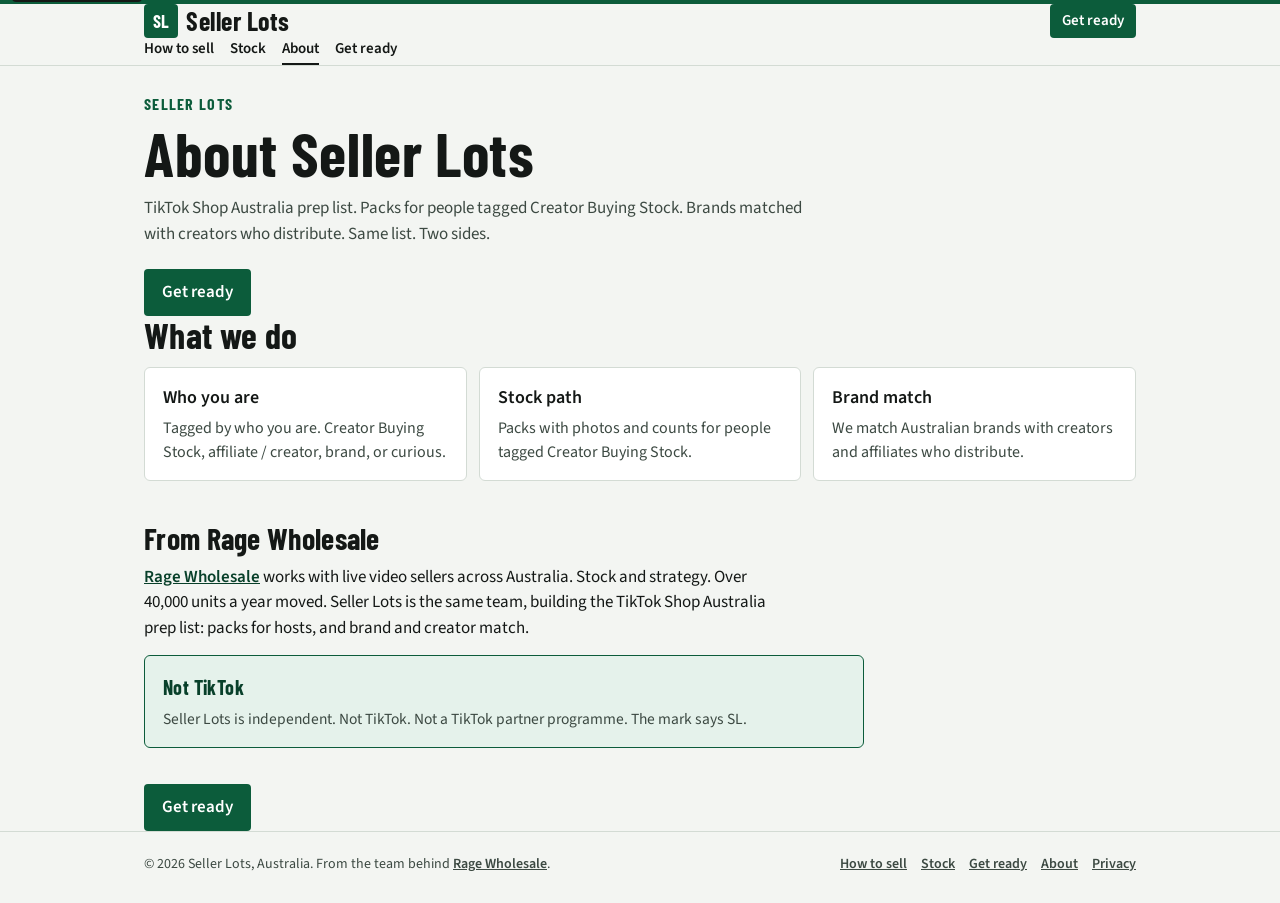
==== about/index.html @ b80fff90 "Merge main and keep sellerlots.com.au on site-root paths Resolve the About and Get ready conflicts b" ====
<!doctype html>
<html lang="en-AU">
<head>
<meta charset="UTF-8">
<meta name="viewport" content="width=device-width, initial-scale=1.0">
<title>About Seller Lots | TikTok Shop Australia</title>
<link rel="preload" href="/fonts/source-sans-3-latin-400.woff2" as="font" type="font/woff2" crossorigin>
<link rel="preload" href="/fonts/barlow-condensed-latin-700.woff2" as="font" type="font/woff2" crossorigin>
<meta name="description" content="Seller Lots is the TikTok Shop Australia prep list and stock desk. From the team behind Rage Wholesale. Packs for hosts. Brand and creator match.">
<meta name="theme-color" content="#f3f5f2">
<meta name="author" content="Seller Lots">
<meta property="og:type" content="website">
<meta property="og:site_name" content="Seller Lots">
<meta property="og:title" content="About Seller Lots | TikTok Shop Australia">
<meta property="og:description" content="Seller Lots is the TikTok Shop Australia prep list and stock desk. From the team behind Rage Wholesale. Packs for hosts. Brand and creator match.">
<meta property="og:locale" content="en_AU">
<meta property="og:url" content="https://sellerlots.com.au/about/">
<meta name="twitter:card" content="summary">
<link rel="canonical" href="https://sellerlots.com.au/about/">
<link rel="alternate" hreflang="en-AU" href="https://sellerlots.com.au/about/">
<meta name="robots" content="index,follow">
<link rel="icon" href="/favicon.svg" type="image/svg+xml">
<link rel="stylesheet" href="/css/site.css?v=mobile1">
</head>
<body>
<a class="skip" href="#main">Skip to content</a>
<header>
  <div class="wrap bar">
    <a class="brand" href="/"><span class="mark" aria-hidden="true">SL</span><b>Seller Lots</b></a>
    <a class="btn btn-sm" href="/waitlist/"><span class="wide">Get ready</span><span class="short">Ready</span></a>
  </div>
  <nav class="wrap nav" aria-label="Primary">
    <a href="/how-to-sell-on-tiktok-shop-australia/">How to sell</a>
    <a href="/tiktok-shop-australia-stock/">Stock</a>
    <a href="/about/" aria-current="page">About</a>
    <a href="/waitlist/">Get ready</a>
  </nav>
</header>
<main class="wrap about-page" id="main">

  <section class="hero">
    <p class="eyebrow">Seller Lots</p>
    <h1>About Seller Lots</h1>
    <p class="lede">TikTok Shop Australia prep list. Packs for people tagged Creator Buying Stock. Brands matched with creators who distribute. Same list. Two sides.</p>
    <div class="cta"><a class="btn" href="/waitlist/">Get ready</a></div>
  </section>

  <h2 class="sec">What we do</h2>
  <div class="tiles">
    <div class="tile"><b>Who you are</b><span>Tagged by who you are. Creator Buying Stock, affiliate / creator, brand, or curious.</span></div>
    <div class="tile"><b>Stock path</b><span>Packs with photos and counts for people tagged Creator Buying Stock.</span></div>
    <div class="tile"><b>Brand match</b><span>We match Australian brands with creators and affiliates who distribute.</span></div>
  </div>

  <div class="prose">
    <h2 class="sec">From Rage Wholesale</h2>
    <p><a href="https://ragewholesale.com.au">Rage Wholesale</a> works with live video sellers across Australia. Stock and strategy. Over 40,000 units a year moved. Seller Lots is the same team, building the TikTok Shop Australia prep list: packs for hosts, and brand and creator match.</p>

  </div>

  <aside class="honesty">
    <h3>Not TikTok</h3>
    <p>Seller Lots is independent. Not TikTok. Not a TikTok partner programme. The mark says SL.</p>
  </aside>

  <div class="cta"><a class="btn" href="/waitlist/">Get ready</a></div>

</main>
<footer>
  <div class="wrap foot">
    <p>© 2026 Seller Lots, Australia. From the team behind <a href="https://ragewholesale.com.au/">Rage Wholesale</a>.</p>
    <nav aria-label="Footer">
      <a href="/how-to-sell-on-tiktok-shop-australia/">How to sell</a>
      <a href="/tiktok-shop-australia-stock/">Stock</a>
      <a href="/waitlist/">Get ready</a>
      <a href="/about/">About</a>
      <a href="/privacy/">Privacy</a>
    </nav>
  </div>
</footer>
<div class="sticky on" id="sticky"><a class="btn" href="/waitlist/">Get ready</a></div>
<script src="/js/form.js"></script>
</body>
</html>
---- css/site.css ----
/* Seller Lots — static site. Trade counter, not a course. */
@font-face{font-family:"Source Sans 3";font-style:normal;font-weight:400;font-display:swap;src:url("/fonts/source-sans-3-latin-400.woff2") format("woff2");unicode-range:U+0000-00FF,U+0131,U+0152-0153,U+02BB-02BC,U+02C6,U+02DA,U+02DC,U+0304,U+0308,U+0329,U+2000-206F,U+20AC,U+2122,U+2191,U+2193,U+2212,U+2215,U+FEFF,U+FFFD}
@font-face{font-family:"Source Sans 3";font-style:normal;font-weight:600;font-display:swap;src:url("/fonts/source-sans-3-latin-600.woff2") format("woff2");unicode-range:U+0000-00FF,U+0131,U+0152-0153,U+02BB-02BC,U+02C6,U+02DA,U+02DC,U+0304,U+0308,U+0329,U+2000-206F,U+20AC,U+2122,U+2191,U+2193,U+2212,U+2215,U+FEFF,U+FFFD}
@font-face{font-family:"Barlow Condensed";font-style:normal;font-weight:700;font-display:swap;src:url("/fonts/barlow-condensed-latin-700.woff2") format("woff2");unicode-range:U+0000-00FF,U+0131,U+0152-0153,U+02BB-02BC,U+02C6,U+02DA,U+02DC,U+0304,U+0308,U+0329,U+2000-206F,U+20AC,U+2122,U+2191,U+2193,U+2212,U+2215,U+FEFF,U+FFFD}

:root{
  --paper:#f3f5f2;
  --ink:#141816;
  --green:#0c5c3b;
  --green-d:#08402a;
  --muted:#3c4942;
  --line:#d3dbd4;
  --fieldbg:#fff;
  --fieldline:#6f7d74;
  --stamp:#e5f2eb;
  --rad:4px;
  --focus:#08402a;
  color-scheme:light;
}
*{margin:0;padding:0;box-sizing:border-box}
html{scroll-behavior:smooth;overflow-x:hidden}
@media (prefers-reduced-motion:reduce){
  html{scroll-behavior:auto}
  .sticky{transition:none}
}
body{
  font-family:"Source Sans 3",system-ui,-apple-system,"Segoe UI",Roboto,sans-serif;
  font-size:17px;
  line-height:1.5;
  color:var(--ink);
  background:var(--paper);
  border-top:4px solid var(--green);
  -webkit-text-size-adjust:100%;
  overflow-x:hidden;
}
a{color:inherit}
img{max-width:100%;height:auto}
.skip{
  position:absolute;left:12px;top:-40px;background:var(--ink);color:#fff;
  padding:8px 12px;z-index:30;border-radius:4px;
}
.skip:focus{top:12px}
.wrap{width:100%;max-width:1040px;margin:0 auto;padding:0 16px;box-sizing:border-box}
.hp{position:absolute;left:-9999px;width:1px;height:1px;overflow:hidden}

header{border-bottom:1px solid var(--line);background:var(--paper)}
.bar{display:flex;justify-content:space-between;align-items:center;gap:12px;padding-top:12px;padding-bottom:8px}
.brand{display:flex;align-items:center;gap:8px;text-decoration:none;min-width:0}
.mark{
  display:inline-grid;place-items:center;width:34px;height:34px;flex:0 0 auto;
  background:var(--green);color:#fff;border-radius:4px;
  font-family:"Barlow Condensed","Arial Narrow",sans-serif;font-weight:700;font-size:18px;letter-spacing:.02em;
}
.brand b{font-family:"Barlow Condensed","Arial Narrow",sans-serif;font-weight:700;font-size:26px;letter-spacing:.02em;line-height:1}
.nav{display:flex;gap:16px;overflow-x:auto;padding:0 0 12px;-webkit-overflow-scrolling:touch}
.nav a{font-weight:600;font-size:15px;text-decoration:none;white-space:nowrap;border-bottom:2px solid transparent;padding-bottom:2px}
.nav a[aria-current="page"]{border-bottom-color:var(--ink)}
.short{display:none}

h1,.sec,h2.sec{
  font-family:"Barlow Condensed","Arial Narrow",sans-serif;
  font-weight:700;letter-spacing:.01em;
}
h1{font-size:clamp(36px,7vw,62px);line-height:.98;text-wrap:balance;margin-bottom:10px}
h2.sec{font-size:clamp(28px,4vw,36px);line-height:1.05;margin-bottom:14px}
.eyebrow{
  font-family:"Barlow Condensed","Arial Narrow",sans-serif;font-weight:700;
  letter-spacing:.08em;text-transform:uppercase;color:var(--green);font-size:16px;margin-bottom:6px;
}
.sub{font-size:18px;color:var(--muted);max-width:36em}
.hero{padding:18px 0 28px}
.hero-grid{display:grid;grid-template-columns:1fr;gap:18px}
.facts{list-style:none;margin-top:16px;max-width:36em}
.facts li{padding:8px 0;border-top:1px solid var(--line)}
.facts li:last-child{border-bottom:1px solid var(--line)}
.facts a{color:var(--green-d);font-weight:600}
.more{margin-top:14px;font-weight:600}
.more a{color:var(--green-d)}

.formcard{
  background:#fff;border:1.5px solid var(--ink);border-radius:6px;padding:14px;
  box-shadow:4px 4px 0 var(--green);
}
.formcard h2{font-family:"Barlow Condensed","Arial Narrow",sans-serif;font-weight:700;font-size:28px;line-height:1;letter-spacing:.01em;margin-bottom:6px}
.cardsub{color:var(--muted);font-size:15px;margin-bottom:10px;line-height:1.4}
.field{margin-bottom:8px}
.field label,.field legend{display:block;font-size:14px;font-weight:600;margin-bottom:4px}
.field .opt{font-weight:400;color:var(--muted)}
/* Signed mock: no fieldset chrome. A bare fieldset was still drawing the UA border through the legend. */
fieldset{border:0;padding:0;margin:0;min-inline-size:0}
fieldset legend{display:block;width:100%;padding:0;font-size:14px;font-weight:600;margin-bottom:4px}
.field input,.field select,.field textarea{
  width:100%;font-family:inherit;font-size:16px;color:var(--ink);
  background:var(--fieldbg);border:1px solid var(--fieldline);border-radius:var(--rad);padding:10px 12px;
}
.field textarea{resize:vertical;min-height:84px}
.field ::placeholder{color:#667068;opacity:1}
.row2{display:grid;grid-template-columns:1fr;gap:0}
.checks{display:flex;flex-wrap:wrap;gap:8px}
.checks label{
  display:flex;align-items:center;gap:8px;min-height:44px;
  border:1px solid var(--fieldline);border-radius:4px;padding:6px 10px;background:#fff;
  font-weight:600;font-size:15px;margin:0;cursor:pointer;
}
.checks input{width:1.1em;height:1.1em;accent-color:var(--green);flex:0 0 auto}
.fine{font-size:13.5px;line-height:1.45;margin-top:10px;color:var(--muted)}
.fine a{color:var(--green-d);font-weight:600}
.thanks{font-size:20px;padding:8px 0}
.fail{font-size:16px;margin-top:12px;color:#7a2e16}
.btn{
  display:inline-block;font-family:inherit;font-weight:600;font-size:17px;line-height:1.2;
  color:#fff;background:var(--green);border:0;border-radius:var(--rad);padding:13px 18px;
  text-decoration:none;cursor:pointer;text-align:center;
}
.btn:hover{background:var(--green-d)}
.btn-sm{padding:8px 12px;font-size:15px}
.formcard .btn{width:100%;margin-top:2px}
.btn:focus-visible,a:focus-visible,input:focus-visible,select:focus-visible,textarea:focus-visible,button:focus-visible,summary:focus-visible{
  outline:3px solid var(--focus);outline-offset:2px;
}
button.tile{font:inherit}

section{padding:0 0 40px}
.tiles{display:grid;grid-template-columns:1fr;gap:12px}
.tile{
  text-align:left;color:var(--ink);background:transparent;border:1.5px solid var(--ink);border-radius:6px;
  padding:16px;cursor:pointer;display:flex;flex-direction:column;align-items:flex-start;width:100%;text-decoration:none;
}
.tile:hover{background:var(--stamp)}
.tile b{display:block;font-size:18px;margin-bottom:6px}
.tile span{display:block;color:var(--muted);font-size:16px;line-height:1.45}
.tile em{display:block;font-style:normal;font-weight:600;font-size:14px;margin-top:10px;border-bottom:2px solid var(--ink);width:max-content}
.steps{display:grid;grid-template-columns:1fr;gap:18px}
.steps .n{font-family:"Barlow Condensed","Arial Narrow",sans-serif;font-weight:700;font-size:32px;line-height:1;color:var(--green);margin-bottom:4px}
.steps h3{font-size:18px;font-weight:600;margin-bottom:4px}
.steps p{color:var(--muted)}
.note{color:var(--muted);margin-top:12px;max-width:40em}
.backed{font-size:18px;max-width:38em}
.backed a{color:var(--green-d);font-weight:600}

.pagehead{padding:22px 0 8px}
.pagehead h1,.pagehead .sub{max-width:40rem}
.crumbs{font-size:14px;color:var(--muted);margin-bottom:10px}
.crumbs a{color:var(--green-d);font-weight:600;text-decoration:none}
.crumbs a:hover{text-decoration:underline}
.by{color:var(--muted);font-size:15px;margin-bottom:14px}
.prose h2,.prose h3,.prose p,.prose ul,.prose ol,.prose .answer,.prose .by,.prose .cta-band,.prose .steps{max-width:40rem}
.prose .steps{grid-template-columns:1fr}
.prose h2{font-family:"Barlow Condensed","Arial Narrow",sans-serif;font-weight:700;font-size:30px;line-height:1.05;letter-spacing:.01em;margin:1.4em 0 .35em}
.prose h3{font-size:18px;margin:1.1em 0 .25em}
.prose p,.prose li{margin:0 0 .8em}
.prose ul,.prose ol{padding-left:1.2em}
.prose a{color:var(--green-d);font-weight:600}
.answer,.callout{background:var(--stamp);border-left:4px solid var(--green);padding:14px 16px;margin:0 0 16px}
.faq{margin-top:8px}
.cta-band{
  background:#fff;border:1.5px solid var(--ink);border-radius:6px;padding:16px;box-shadow:4px 4px 0 var(--green);margin:8px 0 20px;max-width:40rem;
}
.cta-band p{margin-bottom:12px}
.tag{display:inline-block;font-size:13px;font-weight:600;border:1px solid var(--ink);border-radius:20px;padding:1px 10px}

footer{border-top:1px solid var(--line);padding:22px 0 28px;font-size:14px;color:var(--muted)}
.foot{display:flex;flex-direction:column;gap:10px}
.foot nav{display:flex;flex-wrap:wrap;gap:8px 14px}
.foot a{color:var(--muted);font-weight:600}
.sticky{display:none}

@media (max-width:420px){
  .wide{display:none}
  .short{display:inline}
}
@media (min-width:720px){
  .wrap{padding:0 24px}
  .row2.pair{grid-template-columns:1fr 1fr;gap:12px}
  .tiles.two{grid-template-columns:1fr 1fr}
  .tiles.who{grid-template-columns:1fr 1fr}
  .steps{grid-template-columns:repeat(3,1fr);gap:24px}
  .foot{flex-direction:row;justify-content:space-between;align-items:flex-start}
  section{padding:0 0 56px}
}
@media (min-width:980px){
  .hero{padding:48px 0 64px}
  .hero-grid{grid-template-columns:minmax(0,1.05fr) minmax(0,.95fr);gap:36px;align-items:start}
  .hero-grid.waitlist-grid{grid-template-columns:minmax(0,1fr) minmax(0,1.05fr);gap:28px}
  .formcard{padding:20px}
  .pagehead{padding:40px 0 8px}
}
@media (max-width:720px){
  .sticky{
    position:fixed;left:0;right:0;bottom:0;z-index:20;background:var(--paper);
    padding:10px 16px calc(10px + env(safe-area-inset-bottom));
    box-shadow:0 -4px 12px rgba(0,0,0,.08);
    transform:translateY(110%);transition:transform .2s;display:block;visibility:hidden;
  }
  .sticky.on{transform:none;visibility:visible}
  .sticky .btn{display:block;width:100%}
  body:has(#sticky.on){padding-bottom:84px}
}

/* P0 — persona chips, helpers, sticky form card, trust line */
.trustline{font-size:16px;color:var(--muted);max-width:36em;margin-top:12px;line-height:1.45}
.trustline a{color:var(--green-d);font-weight:600}
.seclinks{display:flex;flex-direction:column;gap:8px;align-items:flex-start}
.formcard .cardtitle,.formcard h2.cardtitle{
  font-family:"Barlow Condensed","Arial Narrow",sans-serif;font-weight:700;
  font-size:28px;line-height:1;letter-spacing:.01em;margin-bottom:6px;
}
.helper{font-size:13.5px;color:var(--muted);margin-top:4px;line-height:1.4;font-weight:400}
.helper.pack-gloss{margin-top:8px}
.fail-top{margin-bottom:10px;margin-top:0}

.chips.persona{
  display:grid;grid-template-columns:1fr;gap:6px;margin-top:2px;
}
.chip{
  display:flex;flex-direction:column;align-items:flex-start;gap:2px;
  min-height:44px;width:100%;text-align:left;cursor:pointer;
  font:inherit;color:var(--ink);background:#fff;
  border:1.5px solid var(--fieldline);border-radius:6px;padding:9px 11px;
}
.chip strong{font-size:15px;font-weight:600;line-height:1.2}
.chip span{font-size:13px;color:var(--muted);line-height:1.3}
.chip:hover{background:var(--stamp);border-color:var(--green)}
.chip.is-on,.chip[aria-pressed="true"]{
  background:var(--stamp);border-color:var(--green);box-shadow:inset 0 0 0 1px var(--green);
}
.chip:focus-visible{outline:3px solid var(--focus);outline-offset:2px}

.checks{display:grid;grid-template-columns:1fr 1fr;gap:6px}
.checks label{min-height:42px;padding:8px 10px;font-size:14.5px}

.field.other-field.other-reveal{
  margin-top:2px;margin-bottom:10px;padding:10px 12px;
  background:var(--stamp);border:1.5px solid var(--green);border-radius:6px;
}
.field.other-field.other-reveal label{margin-bottom:6px}
.field.other-field .other-hint{margin-top:6px;font-weight:600;color:var(--green-d)}
.persona-field{margin-bottom:6px}

.cta-band.mid{
  background:var(--stamp);border:1.5px solid var(--ink);border-radius:6px;
  padding:18px 16px;box-shadow:4px 4px 0 var(--green);margin:16px 0 24px;max-width:40rem;
}
.cta-band.mid p{margin-bottom:12px;color:var(--ink)}
.cta-band .micro{font-size:13.5px;color:var(--muted);margin-top:10px;margin-bottom:0}

@media (max-width:479px){
  .formcard{padding:12px}
  .formcard .cardtitle,.formcard h2.cardtitle{font-size:24px}
  .cardsub{font-size:14.5px;margin-bottom:8px}
  .chips.persona{gap:6px}
  .chip{padding:8px 10px;min-height:42px}
  .chip span{font-size:12.5px}
  .checks{grid-template-columns:1fr;gap:6px}
  .checks label{min-height:44px;width:100%}
  .field{margin-bottom:8px}
  .field input,.field select,.field textarea{padding:11px 12px}
  .field textarea{min-height:72px}
  .helper{font-size:13px;margin-top:3px}
  .fine{margin-top:8px}
  .hero{padding:14px 0 22px}
  .hero-grid{gap:14px}
  /* sticky CTA clearance when form is open / long */
  body:has(#sticky.on){padding-bottom:84px}
  #branch-fields{padding-bottom:4px}
}
@media (min-width:480px){
  .chips.persona{grid-template-columns:1fr 1fr}
}
@media (min-width:980px){
  .formcard{position:sticky;top:16px;padding:20px}
}


/* waitlist-mobile-tighten */
@media (max-width: 860px) {
  .formcard { padding: 14px; }
  .chip { padding: 12px 14px; min-height: 64px; }
  .chip strong { font-size: 16px; }
  .checks { flex-direction: column; gap: 10px; }
  .checks label { font-size: 16px; min-height: 44px; display: flex; align-items: center; gap: 10px; }
  .field input,
  .field select,
  .field textarea { font-size: 16px; padding: 12px; min-height: 48px; }
  .btn-block, button[type="submit"], .cta-primary { min-height: 48px; font-size: 16px; padding: 14px 18px; }
}


/* waitlist-wizard-v3b-r1 */
/* mobile-center harden — form fills card */
.formcard input,.formcard select,.formcard textarea{width:100%;max-width:100%;box-sizing:border-box}

.bridge{color:var(--muted);font-size:16px;margin:0 0 10px;max-width:34em}
.waitlist-hero{padding:26px 0 40px}
.waitlist-grid{
  display:flex;
  flex-direction:column;
  gap:22px;
  width:100%;
  max-width:100%;
  min-width:0;
}
.waitlist-grid > *{ min-width:0; width:100%; max-width:100%; box-sizing:border-box; }
.waitlist-grid .formcard{ order:-1; width:100%; max-width:100%; }
.hero-grid.waitlist-grid{
  display:flex;
  flex-direction:column;
  gap:22px;
  width:100%;
  max-width:100%;
  min-width:0;
}
@media (min-width:861px){
  .waitlist-grid,
  .hero-grid.waitlist-grid{
    display:grid;
    grid-template-columns:minmax(0,1fr) minmax(0,1.05fr);
    gap:28px;
    align-items:start;
  }
  .waitlist-grid .formcard,
  .hero-grid.waitlist-grid .formcard{ order:0; }
}
.formcard .steps.wiz,.steps#step-indicator{
  display:flex;align-items:center;gap:8px;margin-bottom:10px;
  font-family:"Barlow Condensed","Arial Narrow",sans-serif;font-weight:700;font-size:15px;
  letter-spacing:.04em;text-transform:uppercase;color:var(--muted);
}
.steps .dot{
  display:inline-grid;place-items:center;width:26px;height:26px;border-radius:50%;
  border:1.5px solid var(--line);background:var(--paper);color:var(--muted);font-size:13px;
}
.steps .dot.on{border-color:var(--ink);background:var(--green);color:#fff}
.steps .dot.done{border-color:var(--green);background:var(--stamp);color:var(--green-d)}
.steps .sep{width:18px;height:2px;background:var(--line);flex:0 0 auto}
.steps .label{
  margin-left:4px;font-family:"Source Sans 3",system-ui,sans-serif;font-weight:600;
  text-transform:none;letter-spacing:0;font-size:14px;color:var(--muted);
}
.role-sticky{
  display:flex;align-items:center;justify-content:space-between;gap:10px;
  margin:0 0 14px;padding:8px 12px;background:var(--stamp);border:1.5px solid var(--line);
  border-radius:6px;font-size:14px;
}
.role-sticky[hidden]{display:none!important}
.role-sticky .change{
  background:none;border:0;color:var(--green-d);font:inherit;font-weight:700;
  cursor:pointer;text-decoration:underline;padding:0;
}
.panel[hidden]{display:none!important}
.btn-ghost{background:transparent;color:var(--ink);border:1.5px solid var(--fieldline)}
.btn-ghost:hover{background:var(--stamp)}
.btn-row{display:flex;gap:10px;margin-top:14px}
.btn-row .btn{flex:1;min-height:48px;font-size:16px;width:auto;margin-top:0}
.formcard .btn-row .btn{width:auto}
.chips{display:grid;grid-template-columns:1fr 1fr;gap:8px}
.chip{text-align:left;background:var(--paper);border:1.5px solid var(--line);border-radius:6px;padding:10px 12px;cursor:pointer;font:inherit;min-height:48px;width:100%;color:var(--ink)}
.chip strong{display:block;font-size:15px;margin-bottom:2px}
.chip span{display:block;font-size:13px;color:var(--muted);font-weight:400}
.chip[aria-pressed="true"]{border-color:var(--ink);background:var(--stamp)}
.checks{display:flex;flex-wrap:wrap;gap:8px}
.checks label{
  display:inline-flex;align-items:center;gap:8px;margin:0;cursor:pointer;
  font-weight:600;font-size:14.5px;min-height:40px;padding:6px 12px;
  border:1.5px solid var(--fieldline);border-radius:999px;background:#fff;
}
.checks input{width:1.1em;height:1.1em;flex:0 0 auto;accent-color:var(--green)}
.row2{display:grid;grid-template-columns:1fr 1fr;gap:10px;margin-bottom:12px}
.field{margin-bottom:12px}
.field input,.field select,.field textarea{border:1.5px solid var(--fieldline)}
.fail{color:#8a1c1c;font-weight:600;font-size:14px;margin:8px 0}
@media(max-width:860px){
  .row2{grid-template-columns:1fr}
  .waitlist-hero{padding:18px 0 28px}
  .chips{grid-template-columns:1fr 1fr}
  .chip{padding:12px 14px;min-height:64px}
  .chip strong{font-size:16px}
}
@media(max-width:319px){.chips{grid-template-columns:1fr}}

/* Waitlist hero secondary actions — outline buttons, not the green submit */
.waitlist-hero .seclinks{
  align-items:stretch;
  gap:10px;
  margin-top:16px;
}
.waitlist-hero .seclinks a{
  display:flex;
  align-items:center;
  justify-content:center;
  width:100%;
  min-height:48px;
  padding:12px 16px;
  background:#fff;
  color:var(--ink);
  text-decoration:none;
  font-weight:600;
  font-size:16px;
  line-height:1.2;
  text-align:center;
  border:1.5px solid var(--ink);
  border-radius:6px;
  box-shadow:3px 3px 0 var(--green);
}
.waitlist-hero .seclinks a:hover,
.waitlist-hero .seclinks a:focus-visible{
  background:var(--stamp);
}

/* === waitlist-wizard-v3b-r1 === */
.formcard.wizard .wiz-steps{
  display:flex;align-items:center;gap:8px;margin-bottom:10px;
  font-family:"Barlow Condensed","Arial Narrow",sans-serif;font-weight:700;
  font-size:15px;letter-spacing:.04em;text-transform:uppercase;color:var(--muted);
}
.formcard.wizard .wiz-steps .dot{
  display:inline-grid;place-items:center;width:26px;height:26px;border-radius:50%;
  border:1.5px solid var(--line);background:var(--paper);color:var(--muted);font-size:13px;
}
.formcard.wizard .wiz-steps .dot.on{border-color:var(--ink);background:var(--green);color:#fff}
.formcard.wizard .wiz-steps .dot.done{border-color:var(--green);background:var(--stamp);color:var(--green-d)}
.formcard.wizard .wiz-steps .sep{width:18px;height:2px;background:var(--line)}
.formcard.wizard .wiz-steps .label{
  margin-left:4px;font-family:"Source Sans 3",system-ui,sans-serif;font-weight:600;
  text-transform:none;letter-spacing:0;font-size:14px;color:var(--muted);
}
.formcard.wizard .role-sticky{
  display:flex;align-items:center;justify-content:space-between;gap:10px;
  margin:0 0 14px;padding:8px 12px;background:var(--stamp);border:1.5px solid var(--line);
  border-radius:6px;font-size:14px;
}
.formcard.wizard .role-sticky[hidden]{display:none!important}
.formcard.wizard .role-sticky .change{
  background:none;border:0;color:var(--green-d);font:inherit;font-weight:700;
  cursor:pointer;text-decoration:underline;padding:0;
}
.formcard.wizard .panel[hidden]{display:none!important}
.formcard.wizard .btn-row{display:flex;gap:10px;margin-top:14px}
.formcard.wizard .btn-row .btn{flex:1;min-height:48px;font-size:16px;width:auto;margin-top:0}
.formcard.wizard .btn-ghost{
  background:transparent;color:var(--ink);border:1.5px solid var(--fieldline);
}
.formcard.wizard .btn-ghost:hover{background:var(--stamp)}
.formcard.wizard .checks.pills{
  display:flex;flex-wrap:wrap;gap:8px;grid-template-columns:unset;
}
.formcard.wizard .checks.pills label{
  display:inline-flex;align-items:center;gap:8px;margin:0;cursor:pointer;
  font-weight:600;font-size:14.5px;min-height:40px;padding:6px 12px;
  border:1.5px solid var(--fieldline);border-radius:999px;background:#fff;width:auto;
}
.formcard.wizard .chips.persona{grid-template-columns:1fr 1fr;gap:8px}
.formcard.wizard .fail{color:#8a1c1c;font-weight:600;font-size:14px;margin:8px 0}
.formcard.wizard .fail[hidden]{display:none!important}
.wiz-grid .bridge-col .sub{margin-bottom:8px}

/* how-to signed v2-a-tight extras */
.status{max-width:640px;margin-bottom:14px}
.status p{margin:0 0 6px;color:var(--muted);font-size:16px}
.cta1{margin:16px 0 28px}
.bridge{color:var(--muted);font-size:16px;margin:0 0 14px;max-width:40em}
.howto-tiles{display:grid;grid-template-columns:repeat(3,1fr);gap:12px;margin-bottom:18px}
.upside{margin:0 0 36px}
.stats{display:grid;grid-template-columns:repeat(3,1fr);gap:14px}
.stat{background:#fff;border:1.5px solid var(--ink);box-shadow:4px 4px 0 var(--green);border-radius:6px;padding:14px 16px}
.stat .n{font-family:"Barlow Condensed","Arial Narrow",sans-serif;font-weight:700;font-size:32px;line-height:1;margin-bottom:6px}
.stat p{font-size:14.5px;color:var(--muted);margin:0}
.stat .src{display:block;margin-top:8px;font-size:12px;color:#6a776f}
.honesty{background:var(--stamp);border:1px solid var(--green);border-radius:6px;padding:16px 18px;margin:0 0 36px;max-width:720px}
.honesty h3{font-family:"Barlow Condensed","Arial Narrow",sans-serif;font-weight:700;font-size:20px;letter-spacing:.02em;margin-bottom:6px;color:var(--green-d)}
.honesty p{font-size:15.5px;color:var(--muted);margin:0}
.howto-faq{max-width:720px;margin-bottom:44px}
.howto-faq details{border-top:1px solid var(--line);padding:11px 0}
.howto-faq details:last-child{border-bottom:1px solid var(--line)}
.howto-faq summary{font-weight:700;cursor:pointer;list-style:none;font-size:16px}
.howto-faq summary::-webkit-details-marker{display:none}
.howto-faq p{margin-top:8px;color:var(--muted);font-size:15.5px}
@media(max-width:800px){
  .howto-tiles,.stats{grid-template-columns:1fr}
}
@media(max-width:860px){
  .wiz-grid{display:flex;flex-direction:column;gap:22px}
  .wiz-grid .formcard{order:-1}
  .formcard.wizard .chips.persona{grid-template-columns:1fr 1fr}
}
@media(max-width:319px){
  .formcard.wizard .chips.persona{grid-template-columns:1fr}
}


/* howto/stock mock layout helpers */
.howto-page .hero,.stock-page .hero,.about-page .hero{padding:26px 0 0}
.howto-page h1,.stock-page h1,.about-page h1{max-width:18ch;margin-bottom:14px}
.howto-page .status p,.stock-page .status p{margin:0 0 6px;color:var(--muted);font-size:16px}
.cta1{margin:16px 0 28px}
.cta2{margin:0 0 36px}
.upside{margin:0 0 36px}
.stats{display:grid;grid-template-columns:repeat(3,1fr);gap:14px}
.stat{background:#fff;border:1.5px solid var(--ink);box-shadow:4px 4px 0 var(--green);border-radius:6px;padding:14px 16px}
.stat .n{font-family:"Barlow Condensed","Arial Narrow",sans-serif;font-weight:700;font-size:32px;line-height:1;margin-bottom:6px}
.stat p{font-size:14.5px;color:var(--muted);margin:0}
.stat .src{display:block;margin-top:8px;font-size:12px;color:#6a776f}
.honesty{background:var(--stamp);border:1px solid var(--green);border-radius:6px;padding:16px 18px;margin:0 0 36px;max-width:720px}
.honesty h3{font-family:"Barlow Condensed","Arial Narrow",sans-serif;font-weight:700;font-size:20px;letter-spacing:.02em;margin-bottom:6px;color:var(--green-d)}
.honesty p{font-size:15.5px;color:var(--muted);margin:0}
.faq details{border-top:1px solid var(--line);padding:11px 0}
.faq details:last-child{border-bottom:1px solid var(--line)}
.faq summary{font-weight:700;cursor:pointer;list-style:none;font-size:16px}
.faq summary::-webkit-details-marker{display:none}
.faq details p{margin-top:8px;color:var(--muted);font-size:15.5px}
.mean{display:grid;grid-template-columns:1fr 1fr;gap:12px;margin:0 0 36px}
.mean .box{background:#fff;border:1.5px solid var(--ink);box-shadow:4px 4px 0 var(--green);border-radius:6px;padding:16px 18px}
.mean h3{font-family:"Barlow Condensed","Arial Narrow",sans-serif;font-size:22px;margin-bottom:6px}
.mean p{color:var(--muted);font-size:15.5px;margin:0}
.stock-page .steps{display:grid;grid-template-columns:repeat(3,1fr);gap:12px;margin:0 0 36px}
.step{background:#fff;border:1.5px solid var(--line);border-radius:6px;padding:14px 16px}
.step .n{font-family:"Barlow Condensed","Arial Narrow",sans-serif;font-weight:700;font-size:28px;color:var(--green);line-height:1;margin-bottom:6px}
.step h3{font-size:17px;margin-bottom:4px}
.step p{color:var(--muted);font-size:15px;margin:0}
.lede{max-width:40em;color:var(--muted);font-size:17px;margin-bottom:22px}
.draft-banner{background:#fff3cd;border:1px solid #e0c35a;border-radius:6px;padding:10px 14px;margin:18px 0 0;font-size:14px;font-weight:600;color:#5c4a00}
.howto-page .tiles,.stock-page .tiles,.about-page .tiles{display:grid;grid-template-columns:repeat(3,1fr);gap:12px;margin-bottom:18px}
.howto-page .tile,.stock-page .tile,.about-page .tile{background:#fff;border:1.5px solid var(--line);border-radius:6px;padding:16px 18px;height:auto}
a.chip{text-decoration:none}
@media(max-width:800px){
  .stats,.mean,.howto-page .tiles,.stock-page .tiles,.about-page .tiles,.stock-page .steps{grid-template-columns:1fr}
}
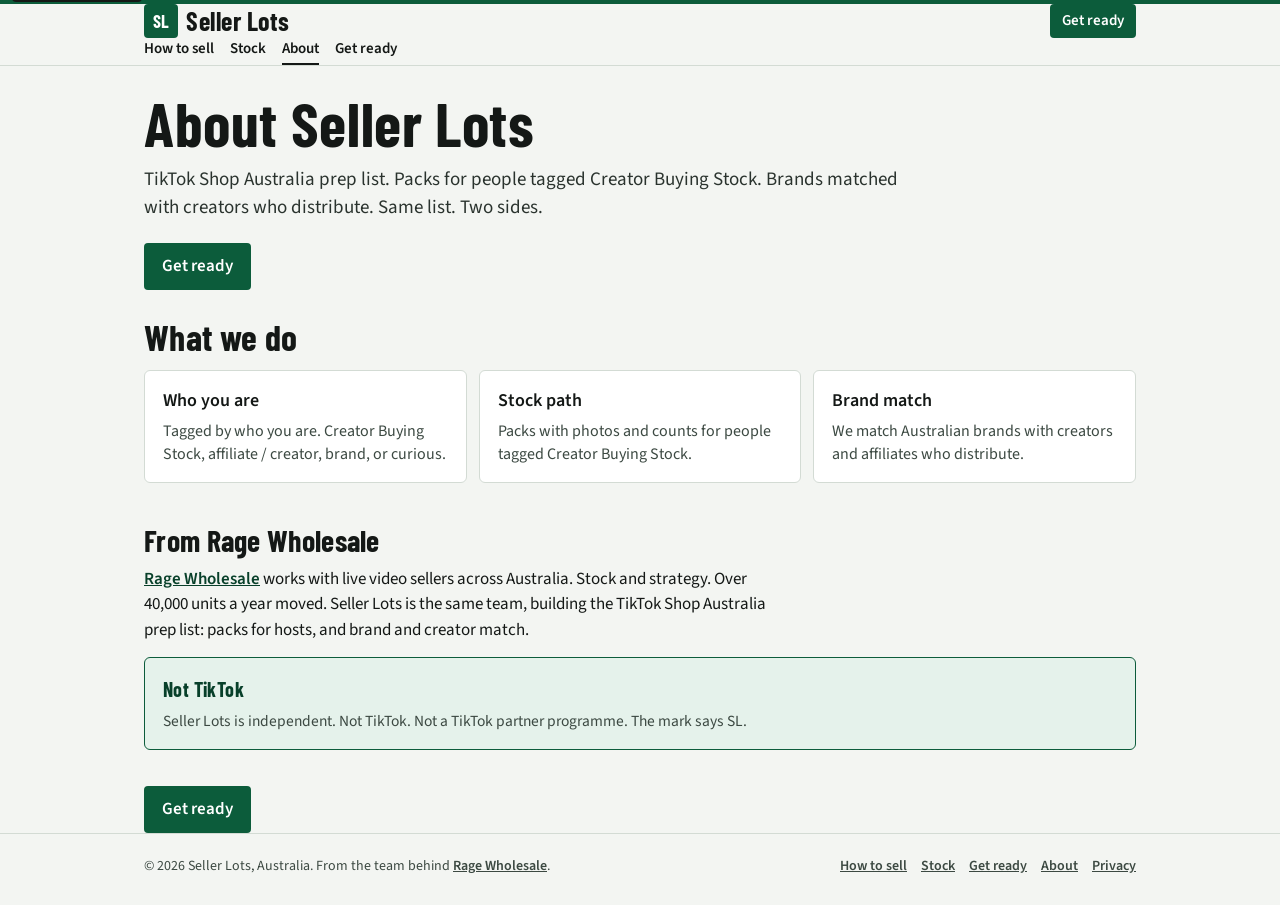
==== commit 0beddbd9: "Port the Critiquito live pass: drop the stock draft banner, alias short URLs, and fix sticky, errors" ====
--- a/about/index.html
+++ b/about/index.html
@@ -20,7 +20,7 @@
 <link rel="alternate" hreflang="en-AU" href="https://sellerlots.com.au/about/">
 <meta name="robots" content="index,follow">
 <link rel="icon" href="/favicon.svg" type="image/svg+xml">
-<link rel="stylesheet" href="/css/site.css?v=mobile1">
+<link rel="stylesheet" href="/css/site.css?v=critiquito1">
 </head>
 <body>
 <a class="skip" href="#main">Skip to content</a>
@@ -39,10 +39,9 @@
 <main class="wrap about-page" id="main">
 
   <section class="hero">
-    <p class="eyebrow">Seller Lots</p>
     <h1>About Seller Lots</h1>
     <p class="lede">TikTok Shop Australia prep list. Packs for people tagged Creator Buying Stock. Brands matched with creators who distribute. Same list. Two sides.</p>
-    <div class="cta"><a class="btn" href="/waitlist/">Get ready</a></div>
+    <div class="cta"><a class="btn" data-first-cta href="/waitlist/">Get ready</a></div>
   </section>
 
   <h2 class="sec">What we do</h2>
@@ -78,7 +77,7 @@
     </nav>
   </div>
 </footer>
-<div class="sticky on" id="sticky"><a class="btn" href="/waitlist/">Get ready</a></div>
-<script src="/js/form.js"></script>
+<div class="sticky" id="sticky" aria-hidden="true"><a class="btn" href="/waitlist/" tabindex="-1">Get ready</a></div>
+<script src="/js/form.js?v=critiquito1"></script>
 </body>
 </html>
--- a/css/site.css
+++ b/css/site.css
@@ -15,6 +15,7 @@
   --stamp:#e5f2eb;
   --rad:4px;
   --focus:#08402a;
+  --content:100%;
   color-scheme:light;
 }
 *{margin:0;padding:0;box-sizing:border-box}
@@ -32,7 +33,11 @@
   border-top:4px solid var(--green);
   -webkit-text-size-adjust:100%;
   overflow-x:hidden;
-}
+  min-height:100vh;
+  display:flex;
+  flex-direction:column;
+}
+main{flex:1 0 auto;width:100%}
 a{color:inherit}
 img{max-width:100%;height:auto}
 .skip{
@@ -144,7 +149,7 @@
 .crumbs a{color:var(--green-d);font-weight:600;text-decoration:none}
 .crumbs a:hover{text-decoration:underline}
 .by{color:var(--muted);font-size:15px;margin-bottom:14px}
-.prose h2,.prose h3,.prose p,.prose ul,.prose ol,.prose .answer,.prose .by,.prose .cta-band,.prose .steps{max-width:40rem}
+.prose h2,.prose h3,.prose p,.prose ul,.prose ol,.prose .by,.prose .steps{max-width:40rem}
 .prose .steps{grid-template-columns:1fr}
 .prose h2{font-family:"Barlow Condensed","Arial Narrow",sans-serif;font-weight:700;font-size:30px;line-height:1.05;letter-spacing:.01em;margin:1.4em 0 .35em}
 .prose h3{font-size:18px;margin:1.1em 0 .25em}
@@ -154,7 +159,7 @@
 .answer,.callout{background:var(--stamp);border-left:4px solid var(--green);padding:14px 16px;margin:0 0 16px}
 .faq{margin-top:8px}
 .cta-band{
-  background:#fff;border:1.5px solid var(--ink);border-radius:6px;padding:16px;box-shadow:4px 4px 0 var(--green);margin:8px 0 20px;max-width:40rem;
+  background:#fff;border:1.5px solid var(--ink);border-radius:6px;padding:16px;box-shadow:4px 4px 0 var(--green);margin:8px 0 20px;
 }
 .cta-band p{margin-bottom:12px}
 .tag{display:inline-block;font-size:13px;font-weight:600;border:1px solid var(--ink);border-radius:20px;padding:1px 10px}
@@ -186,15 +191,17 @@
   .pagehead{padding:40px 0 8px}
 }
 @media (max-width:720px){
+  :root{--sticky-h:68px}
+  body{padding-bottom:calc(var(--sticky-h) + 16px + env(safe-area-inset-bottom))}
   .sticky{
-    position:fixed;left:0;right:0;bottom:0;z-index:20;background:var(--paper);
+    display:block;position:fixed;left:0;right:0;bottom:0;z-index:50;
     padding:10px 16px calc(10px + env(safe-area-inset-bottom));
-    box-shadow:0 -4px 12px rgba(0,0,0,.08);
-    transform:translateY(110%);transition:transform .2s;display:block;visibility:hidden;
+    background:var(--paper);border-top:1px solid var(--line);
+    transform:translateY(110%);visibility:hidden;transition:transform .2s;
   }
   .sticky.on{transform:none;visibility:visible}
   .sticky .btn{display:block;width:100%}
-  body:has(#sticky.on){padding-bottom:84px}
+  body.sticky-on header .btn-sm{visibility:hidden}
 }
 
 /* P0 — persona chips, helpers, sticky form card, trust line */
@@ -239,7 +246,7 @@
 
 .cta-band.mid{
   background:var(--stamp);border:1.5px solid var(--ink);border-radius:6px;
-  padding:18px 16px;box-shadow:4px 4px 0 var(--green);margin:16px 0 24px;max-width:40rem;
+  padding:18px 16px;box-shadow:4px 4px 0 var(--green);margin:16px 0 24px;
 }
 .cta-band.mid p{margin-bottom:12px;color:var(--ink)}
 .cta-band .micro{font-size:13.5px;color:var(--muted);margin-top:10px;margin-bottom:0}
@@ -260,8 +267,6 @@
   .fine{margin-top:8px}
   .hero{padding:14px 0 22px}
   .hero-grid{gap:14px}
-  /* sticky CTA clearance when form is open / long */
-  body:has(#sticky.on){padding-bottom:84px}
   #branch-fields{padding-bottom:4px}
 }
 @media (min-width:480px){
@@ -455,7 +460,7 @@
 .wiz-grid .bridge-col .sub{margin-bottom:8px}
 
 /* how-to signed v2-a-tight extras */
-.status{max-width:640px;margin-bottom:14px}
+.status{margin-bottom:14px}
 .status p{margin:0 0 6px;color:var(--muted);font-size:16px}
 .cta1{margin:16px 0 28px}
 .bridge{color:var(--muted);font-size:16px;margin:0 0 14px;max-width:40em}
@@ -466,10 +471,10 @@
 .stat .n{font-family:"Barlow Condensed","Arial Narrow",sans-serif;font-weight:700;font-size:32px;line-height:1;margin-bottom:6px}
 .stat p{font-size:14.5px;color:var(--muted);margin:0}
 .stat .src{display:block;margin-top:8px;font-size:12px;color:#6a776f}
-.honesty{background:var(--stamp);border:1px solid var(--green);border-radius:6px;padding:16px 18px;margin:0 0 36px;max-width:720px}
+.honesty{background:var(--stamp);border:1px solid var(--green);border-radius:6px;padding:16px 18px;margin:0 0 36px;max-width:none}
 .honesty h3{font-family:"Barlow Condensed","Arial Narrow",sans-serif;font-weight:700;font-size:20px;letter-spacing:.02em;margin-bottom:6px;color:var(--green-d)}
 .honesty p{font-size:15.5px;color:var(--muted);margin:0}
-.howto-faq{max-width:720px;margin-bottom:44px}
+.howto-faq{max-width:none;margin-bottom:44px}
 .howto-faq details{border-top:1px solid var(--line);padding:11px 0}
 .howto-faq details:last-child{border-bottom:1px solid var(--line)}
 .howto-faq summary{font-weight:700;cursor:pointer;list-style:none;font-size:16px}
@@ -500,7 +505,7 @@
 .stat .n{font-family:"Barlow Condensed","Arial Narrow",sans-serif;font-weight:700;font-size:32px;line-height:1;margin-bottom:6px}
 .stat p{font-size:14.5px;color:var(--muted);margin:0}
 .stat .src{display:block;margin-top:8px;font-size:12px;color:#6a776f}
-.honesty{background:var(--stamp);border:1px solid var(--green);border-radius:6px;padding:16px 18px;margin:0 0 36px;max-width:720px}
+.honesty{background:var(--stamp);border:1px solid var(--green);border-radius:6px;padding:16px 18px;margin:0 0 36px;max-width:none}
 .honesty h3{font-family:"Barlow Condensed","Arial Narrow",sans-serif;font-weight:700;font-size:20px;letter-spacing:.02em;margin-bottom:6px;color:var(--green-d)}
 .honesty p{font-size:15.5px;color:var(--muted);margin:0}
 .faq details{border-top:1px solid var(--line);padding:11px 0}
@@ -517,11 +522,50 @@
 .step .n{font-family:"Barlow Condensed","Arial Narrow",sans-serif;font-weight:700;font-size:28px;color:var(--green);line-height:1;margin-bottom:6px}
 .step h3{font-size:17px;margin-bottom:4px}
 .step p{color:var(--muted);font-size:15px;margin:0}
-.lede{max-width:40em;color:var(--muted);font-size:17px;margin-bottom:22px}
-.draft-banner{background:#fff3cd;border:1px solid #e0c35a;border-radius:6px;padding:10px 14px;margin:18px 0 0;font-size:14px;font-weight:600;color:#5c4a00}
+.lede{max-width:40em;color:#2a332e;font-size:19px;line-height:1.45;margin-bottom:22px}
 .howto-page .tiles,.stock-page .tiles,.about-page .tiles{display:grid;grid-template-columns:repeat(3,1fr);gap:12px;margin-bottom:18px}
 .howto-page .tile,.stock-page .tile,.about-page .tile{background:#fff;border:1.5px solid var(--line);border-radius:6px;padding:16px 18px;height:auto}
 a.chip{text-decoration:none}
 @media(max-width:800px){
   .stats,.mean,.howto-page .tiles,.stock-page .tiles,.about-page .tiles,.stock-page .steps{grid-template-columns:1fr}
 }
+
+/* Snippet B — callouts and FAQ share the card-grid column; reading measure stays on prose */
+.honesty,.callout,.faq,.prose .cta-band,.prose .answer,.status,.cta-band,.cta-band.mid{max-width:var(--content)}
+.prose p,.prose ul,.prose ol,.sub,.bridge{max-width:40rem}
+
+/* About v1-r3 — hero Get ready sits ~28px above What we do */
+.about-page .hero{padding-bottom:0}
+.about-page .hero .cta{margin:0}
+.about-page .hero + .sec{margin-top:28px}
+
+/* Stock — mid Get ready to What Stock Means Here, ~52px combined.
+   Padding on the section keeps the 24px margin from collapsing into the next heading. */
+.stock-page .cta2{margin-bottom:24px}
+.stock-page section:has(.cta2){padding-bottom:28px}
+.stock-page section:has(.cta2) + section > .sec{margin-top:0}
+
+/* Waitlist v3-b-r3 — stacked field errors; mobile title lives in the form card */
+.field-errors{
+  list-style:none;margin:10px 0 12px;padding:10px 12px 10px 14px;
+  border-left:3px solid #8a1c1c;background:#fbeeee;border-radius:4px;
+  color:#8a1c1c;font-weight:600;font-size:14px;line-height:1.35;
+}
+.field-errors[hidden]{display:none!important}
+.field-errors li{margin:0}
+.field-errors li+li{margin-top:4px}
+.field-errors li::before{
+  content:"";display:inline-block;width:6px;height:6px;border-radius:50%;
+  background:#8a1c1c;margin:0 8px 2px 0;vertical-align:middle;
+}
+.card-head{display:none}
+.card-head .eyebrow{margin-bottom:2px}
+.card-head .page-title{
+  font-family:"Barlow Condensed","Arial Narrow",sans-serif;
+  font-weight:700;font-size:34px;line-height:1;margin-bottom:10px;color:var(--ink);
+}
+@media(max-width:860px){
+  .card-head{display:block}
+  .waitlist-hero .bridge-col > .eyebrow,
+  .waitlist-hero .bridge-col > h1{display:none}
+}
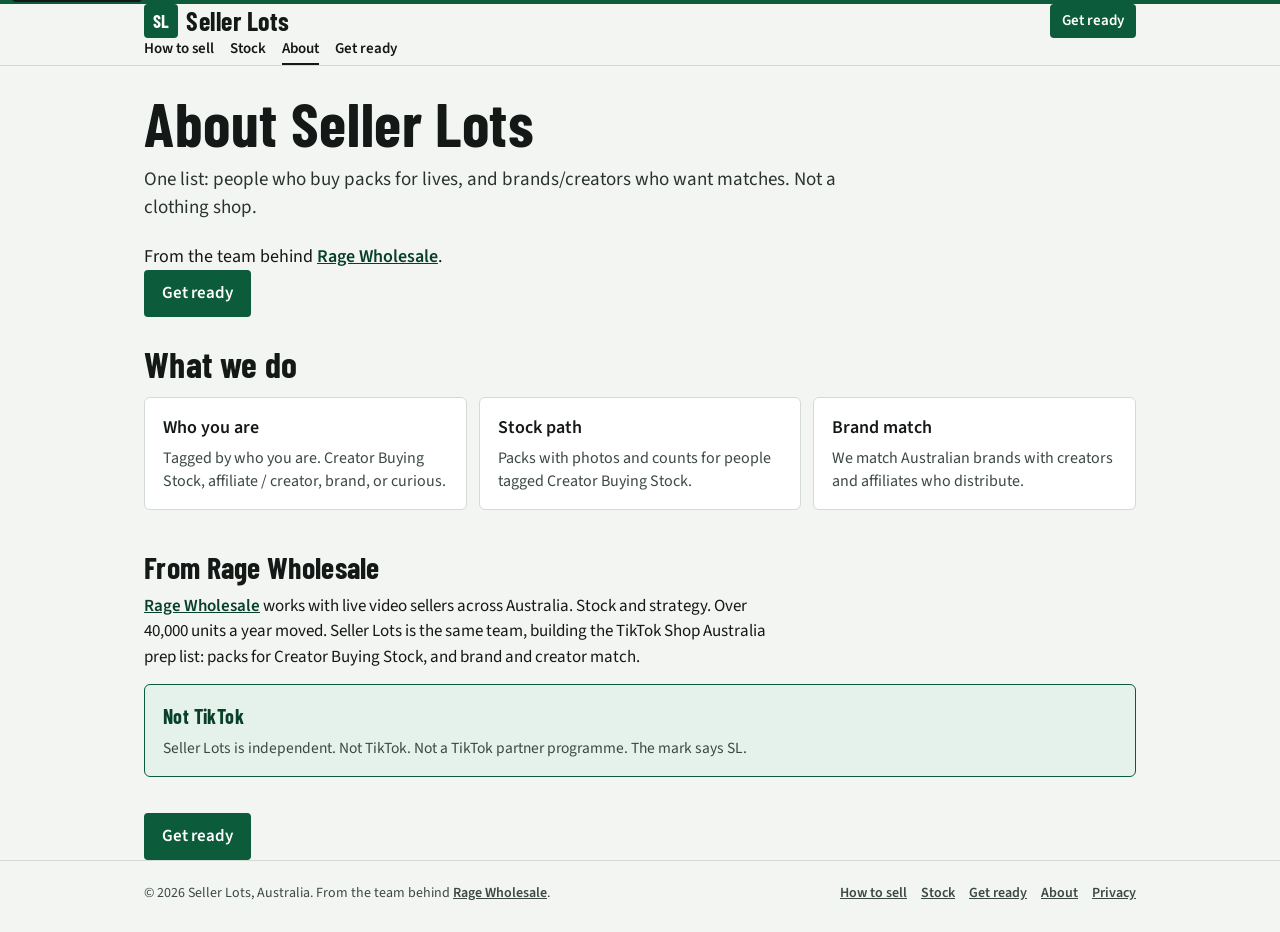
==== commit 6670fa01: "Clarity pass: one stock-buyer label and one Get ready path Lock the stock-buyer name to Creator Buyi" ====
--- a/about/index.html
+++ b/about/index.html
@@ -6,13 +6,13 @@
 <title>About Seller Lots | TikTok Shop Australia</title>
 <link rel="preload" href="/fonts/source-sans-3-latin-400.woff2" as="font" type="font/woff2" crossorigin>
 <link rel="preload" href="/fonts/barlow-condensed-latin-700.woff2" as="font" type="font/woff2" crossorigin>
-<meta name="description" content="Seller Lots is the TikTok Shop Australia prep list and stock desk. From the team behind Rage Wholesale. Packs for hosts. Brand and creator match.">
+<meta name="description" content="One list: people who buy packs for lives, and brands/creators who want matches. Not a clothing shop. From the team behind Rage Wholesale.">
 <meta name="theme-color" content="#f3f5f2">
 <meta name="author" content="Seller Lots">
 <meta property="og:type" content="website">
 <meta property="og:site_name" content="Seller Lots">
 <meta property="og:title" content="About Seller Lots | TikTok Shop Australia">
-<meta property="og:description" content="Seller Lots is the TikTok Shop Australia prep list and stock desk. From the team behind Rage Wholesale. Packs for hosts. Brand and creator match.">
+<meta property="og:description" content="One list: people who buy packs for lives, and brands/creators who want matches. Not a clothing shop. From the team behind Rage Wholesale.">
 <meta property="og:locale" content="en_AU">
 <meta property="og:url" content="https://sellerlots.com.au/about/">
 <meta name="twitter:card" content="summary">
@@ -20,7 +20,16 @@
 <link rel="alternate" hreflang="en-AU" href="https://sellerlots.com.au/about/">
 <meta name="robots" content="index,follow">
 <link rel="icon" href="/favicon.svg" type="image/svg+xml">
-<link rel="stylesheet" href="/css/site.css?v=critiquito1">
+<link rel="stylesheet" href="/css/site.css?v=clarity1nov">
+<!-- Google tag (gtag.js) -->
+<script async src="https://www.googletagmanager.com/gtag/js?id=AW-18407151246"></script>
+<script>
+  window.dataLayer = window.dataLayer || [];
+  function gtag(){dataLayer.push(arguments);}
+  gtag('js', new Date());
+
+  gtag('config', 'AW-18407151246');
+</script>
 </head>
 <body>
 <a class="skip" href="#main">Skip to content</a>
@@ -40,7 +49,8 @@
 
   <section class="hero">
     <h1>About Seller Lots</h1>
-    <p class="lede">TikTok Shop Australia prep list. Packs for people tagged Creator Buying Stock. Brands matched with creators who distribute. Same list. Two sides.</p>
+    <p class="lede">One list: people who buy packs for lives, and brands/creators who want matches. Not a clothing shop.</p>
+    <p class="backed">From the team behind <a href="https://ragewholesale.com.au/">Rage Wholesale</a>.</p>
     <div class="cta"><a class="btn" data-first-cta href="/waitlist/">Get ready</a></div>
   </section>
 
@@ -53,7 +63,7 @@
 
   <div class="prose">
     <h2 class="sec">From Rage Wholesale</h2>
-    <p><a href="https://ragewholesale.com.au">Rage Wholesale</a> works with live video sellers across Australia. Stock and strategy. Over 40,000 units a year moved. Seller Lots is the same team, building the TikTok Shop Australia prep list: packs for hosts, and brand and creator match.</p>
+    <p><a href="https://ragewholesale.com.au">Rage Wholesale</a> works with live video sellers across Australia. Stock and strategy. Over 40,000 units a year moved. Seller Lots is the same team, building the TikTok Shop Australia prep list: packs for Creator Buying Stock, and brand and creator match.</p>
 
   </div>
 
@@ -78,6 +88,6 @@
   </div>
 </footer>
 <div class="sticky" id="sticky" aria-hidden="true"><a class="btn" href="/waitlist/" tabindex="-1">Get ready</a></div>
-<script src="/js/form.js?v=critiquito1"></script>
+<script src="/js/form.js?v=clarity1nov"></script>
 </body>
 </html>
--- a/css/site.css
+++ b/css/site.css
@@ -1,4 +1,4 @@
-/* Seller Lots — static site. Trade counter, not a course. */
+/* Seller Lots - static site. Trade counter, not a course. */
 @font-face{font-family:"Source Sans 3";font-style:normal;font-weight:400;font-display:swap;src:url("/fonts/source-sans-3-latin-400.woff2") format("woff2");unicode-range:U+0000-00FF,U+0131,U+0152-0153,U+02BB-02BC,U+02C6,U+02DA,U+02DC,U+0304,U+0308,U+0329,U+2000-206F,U+20AC,U+2122,U+2191,U+2193,U+2212,U+2215,U+FEFF,U+FFFD}
 @font-face{font-family:"Source Sans 3";font-style:normal;font-weight:600;font-display:swap;src:url("/fonts/source-sans-3-latin-600.woff2") format("woff2");unicode-range:U+0000-00FF,U+0131,U+0152-0153,U+02BB-02BC,U+02C6,U+02DA,U+02DC,U+0304,U+0308,U+0329,U+2000-206F,U+20AC,U+2122,U+2191,U+2193,U+2212,U+2215,U+FEFF,U+FFFD}
 @font-face{font-family:"Barlow Condensed";font-style:normal;font-weight:700;font-display:swap;src:url("/fonts/barlow-condensed-latin-700.woff2") format("woff2");unicode-range:U+0000-00FF,U+0131,U+0152-0153,U+02BB-02BC,U+02C6,U+02DA,U+02DC,U+0304,U+0308,U+0329,U+2000-206F,U+20AC,U+2122,U+2191,U+2193,U+2212,U+2215,U+FEFF,U+FFFD}
@@ -19,6 +19,8 @@
   color-scheme:light;
 }
 *{margin:0;padding:0;box-sizing:border-box}
+/* Author display rules must not override the hidden attribute (dots, button rows). */
+[hidden]{display:none!important}
 html{scroll-behavior:smooth;overflow-x:hidden}
 @media (prefers-reduced-motion:reduce){
   html{scroll-behavior:auto}
@@ -204,7 +206,7 @@
   body.sticky-on header .btn-sm{visibility:hidden}
 }
 
-/* P0 — persona chips, helpers, sticky form card, trust line */
+/* P0 - persona chips, helpers, sticky form card, trust line */
 .trustline{font-size:16px;color:var(--muted);max-width:36em;margin-top:12px;line-height:1.45}
 .trustline a{color:var(--green-d);font-weight:600}
 .seclinks{display:flex;flex-direction:column;gap:8px;align-items:flex-start}
@@ -292,7 +294,7 @@
 
 
 /* waitlist-wizard-v3b-r1 */
-/* mobile-center harden — form fills card */
+/* mobile-center harden - form fills card */
 .formcard input,.formcard select,.formcard textarea{width:100%;max-width:100%;box-sizing:border-box}
 
 .bridge{color:var(--muted);font-size:16px;margin:0 0 10px;max-width:34em}
@@ -383,33 +385,35 @@
 }
 @media(max-width:319px){.chips{grid-template-columns:1fr}}
 
-/* Waitlist hero secondary actions — outline buttons, not the green submit */
+/* Waitlist left-rail links: quiet text, not a second set of buttons. */
 .waitlist-hero .seclinks{
-  align-items:stretch;
-  gap:10px;
-  margin-top:16px;
+  align-items:flex-start;
+  flex-direction:row;
+  flex-wrap:wrap;
+  gap:6px 16px;
+  margin-top:8px;
 }
 .waitlist-hero .seclinks a{
-  display:flex;
-  align-items:center;
-  justify-content:center;
-  width:100%;
-  min-height:48px;
-  padding:12px 16px;
-  background:#fff;
-  color:var(--ink);
-  text-decoration:none;
+  display:inline;
+  width:auto;
+  min-height:0;
+  padding:0;
+  background:none;
+  color:var(--muted);
+  text-decoration:underline;
+  text-underline-offset:2px;
   font-weight:600;
-  font-size:16px;
-  line-height:1.2;
-  text-align:center;
-  border:1.5px solid var(--ink);
-  border-radius:6px;
-  box-shadow:3px 3px 0 var(--green);
+  font-size:14.5px;
+  line-height:1.4;
+  text-align:left;
+  border:0;
+  border-radius:0;
+  box-shadow:none;
 }
 .waitlist-hero .seclinks a:hover,
 .waitlist-hero .seclinks a:focus-visible{
-  background:var(--stamp);
+  background:none;
+  color:var(--green-d);
 }
 
 /* === waitlist-wizard-v3b-r1 === */
@@ -530,22 +534,22 @@
   .stats,.mean,.howto-page .tiles,.stock-page .tiles,.about-page .tiles,.stock-page .steps{grid-template-columns:1fr}
 }
 
-/* Snippet B — callouts and FAQ share the card-grid column; reading measure stays on prose */
+/* Snippet B - callouts and FAQ share the card-grid column; reading measure stays on prose */
 .honesty,.callout,.faq,.prose .cta-band,.prose .answer,.status,.cta-band,.cta-band.mid{max-width:var(--content)}
 .prose p,.prose ul,.prose ol,.sub,.bridge{max-width:40rem}
 
-/* About v1-r3 — hero Get ready sits ~28px above What we do */
+/* About v1-r3 - hero Get ready sits ~28px above What we do */
 .about-page .hero{padding-bottom:0}
 .about-page .hero .cta{margin:0}
 .about-page .hero + .sec{margin-top:28px}
 
-/* Stock — mid Get ready to What Stock Means Here, ~52px combined.
+/* Stock - mid Get ready to What Stock Means Here, ~52px combined.
    Padding on the section keeps the 24px margin from collapsing into the next heading. */
 .stock-page .cta2{margin-bottom:24px}
 .stock-page section:has(.cta2){padding-bottom:28px}
 .stock-page section:has(.cta2) + section > .sec{margin-top:0}
 
-/* Waitlist v3-b-r3 — stacked field errors; mobile title lives in the form card */
+/* Waitlist v3-b-r3 - stacked field errors; mobile title lives in the form card */
 .field-errors{
   list-style:none;margin:10px 0 12px;padding:10px 12px 10px 14px;
   border-left:3px solid #8a1c1c;background:#fbeeee;border-radius:4px;
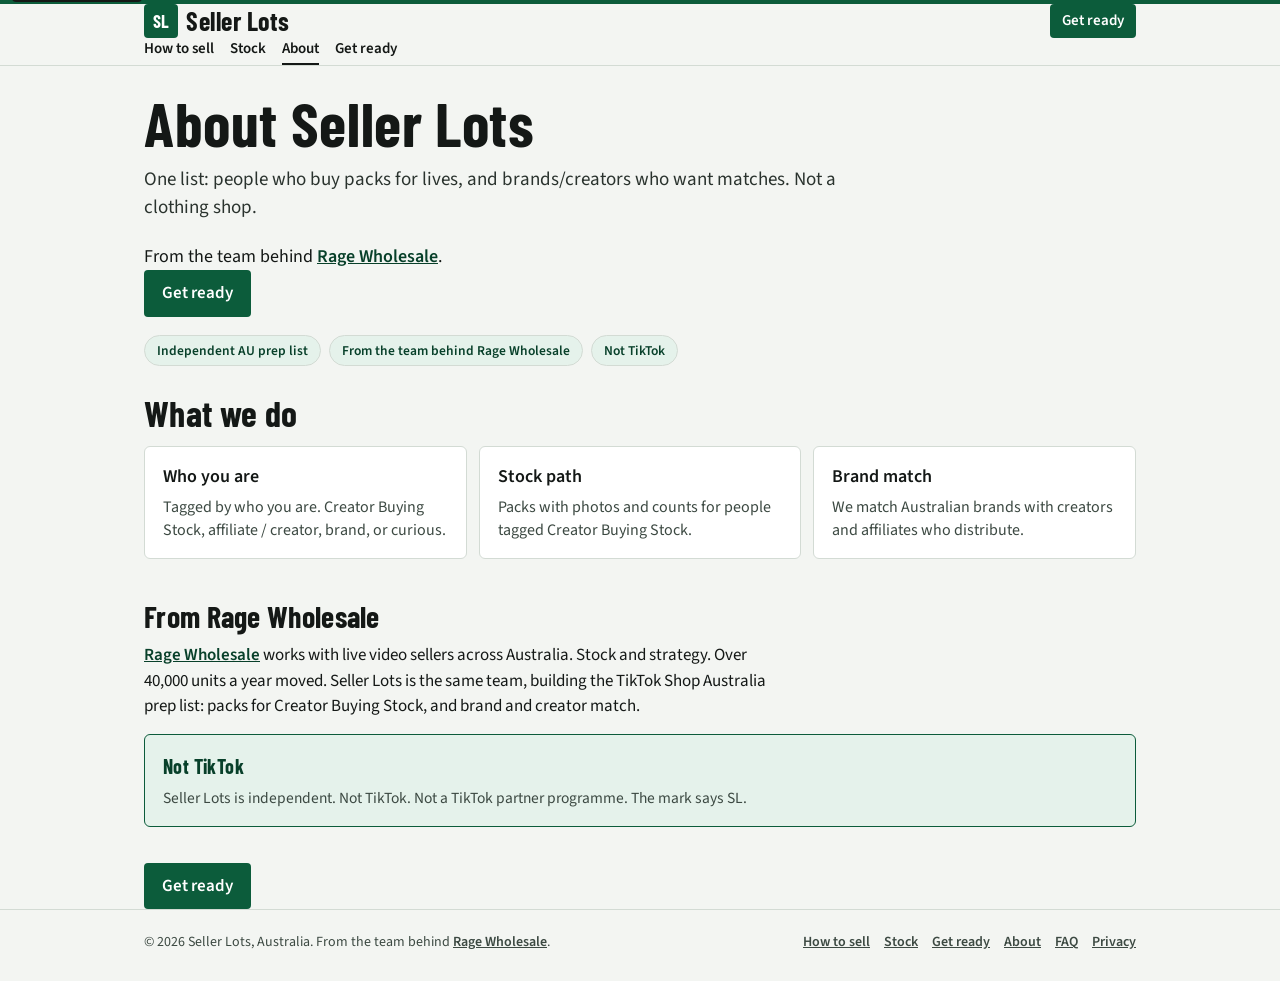
==== commit 05ba22f5: "Add Adapt steal 1-7 on top of the clarity pass. Status box, overseas proof, schema FAQ, lane frictio" ====
--- a/about/index.html
+++ b/about/index.html
@@ -20,7 +20,7 @@
 <link rel="alternate" hreflang="en-AU" href="https://sellerlots.com.au/about/">
 <meta name="robots" content="index,follow">
 <link rel="icon" href="/favicon.svg" type="image/svg+xml">
-<link rel="stylesheet" href="/css/site.css?v=clarity1nov">
+<link rel="stylesheet" href="/css/site.css?v=adapt1nov">
 <!-- Google tag (gtag.js) -->
 <script async src="https://www.googletagmanager.com/gtag/js?id=AW-18407151246"></script>
 <script>
@@ -52,6 +52,11 @@
     <p class="lede">One list: people who buy packs for lives, and brands/creators who want matches. Not a clothing shop.</p>
     <p class="backed">From the team behind <a href="https://ragewholesale.com.au/">Rage Wholesale</a>.</p>
     <div class="cta"><a class="btn" data-first-cta href="/waitlist/">Get ready</a></div>
+    <ul class="trustchips" aria-label="About Seller Lots">
+      <li>Independent AU prep list</li>
+      <li>From the team behind Rage Wholesale</li>
+      <li>Not TikTok</li>
+    </ul>
   </section>
 
   <h2 class="sec">What we do</h2>
@@ -83,6 +88,7 @@
       <a href="/tiktok-shop-australia-stock/">Stock</a>
       <a href="/waitlist/">Get ready</a>
       <a href="/about/">About</a>
+      <a href="/tiktok-shop-australia-faq/">FAQ</a>
       <a href="/privacy/">Privacy</a>
     </nav>
   </div>
--- a/css/site.css
+++ b/css/site.css
@@ -573,3 +573,39 @@
   .waitlist-hero .bridge-col > .eyebrow,
   .waitlist-hero .bridge-col > h1{display:none}
 }
+
+/* Adapt 1 Nov: bottom line, overseas proof, trust chips, FAQ headings */
+.bottom-line{
+  background:#fff;border:1.5px solid var(--ink);border-left:4px solid var(--green);
+  border-radius:6px;box-shadow:4px 4px 0 var(--green);
+  padding:12px 14px;margin:12px 0 14px;max-width:40rem;
+}
+.bottom-line-kicker{
+  font-family:"Barlow Condensed","Arial Narrow",sans-serif;font-weight:700;
+  letter-spacing:.06em;text-transform:uppercase;color:var(--green);font-size:14px;margin-bottom:4px;
+}
+.bottom-line p:last-child{margin:0;font-size:16.5px;line-height:1.45;color:var(--ink)}
+.updated{font-size:13.5px;color:var(--muted);margin:0 0 4px}
+section.trustbar{padding-bottom:8px}
+.trustchips{display:flex;flex-wrap:wrap;gap:8px;list-style:none;margin:0;padding:0}
+.trustchips li{
+  font-size:13.5px;font-weight:600;color:var(--green-d);background:var(--stamp);
+  border:1px solid var(--line);border-radius:999px;padding:6px 12px;line-height:1.3;
+}
+.about-page .trustchips{margin:18px 0 0}
+.proof-note{margin-top:12px;color:var(--muted);font-size:14.5px;max-width:42rem}
+.cta-band.mid .btn{display:inline-block;width:auto}
+.howto-page .cta-band.mid{margin:4px 0 8px}
+.faq-list{margin:0}
+.faq-list .faq-item{border-top:1px solid var(--line);padding:14px 0 2px}
+.faq-list .faq-item:last-child{border-bottom:1px solid var(--line);padding-bottom:12px}
+.faq-list h3{font-size:18px;font-weight:700;line-height:1.3;margin:0;letter-spacing:0;font-family:"Source Sans 3",system-ui,sans-serif}
+.faq-list p{margin:8px 0 12px;color:var(--muted);font-size:15.5px;max-width:40rem}
+.faq-list a{color:var(--green-d);font-weight:600}
+.faq-more{margin:14px 0 0;font-size:15.5px}
+.faq-more a{color:var(--green-d);font-weight:600}
+.faq-page h1{max-width:16em}
+.faq-page .lede{margin-bottom:12px}
+@media (min-width:720px){
+  section.trustbar{padding-bottom:12px}
+}
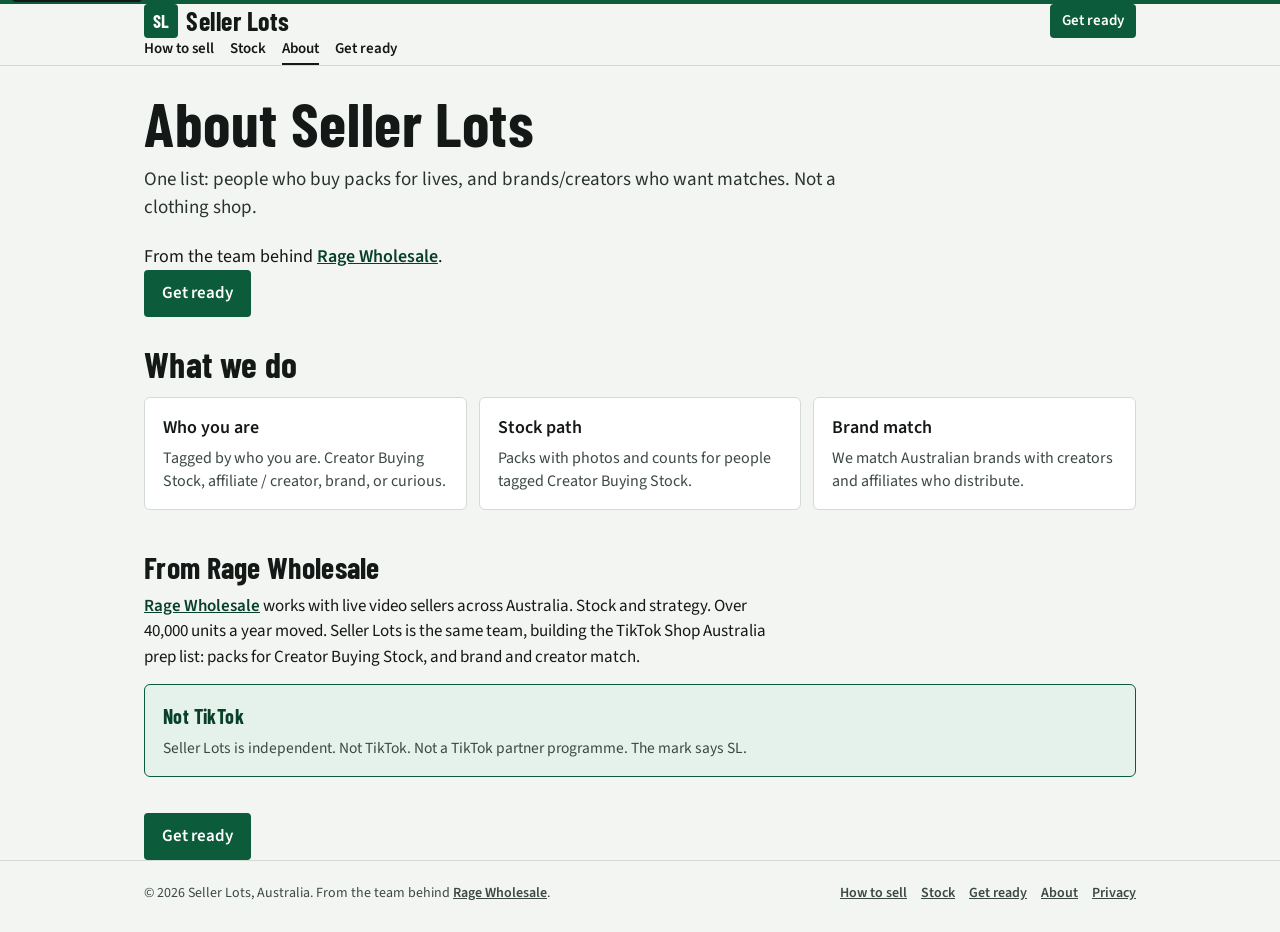
==== commit 4d8edc64: "Clarity pass: Creator Buying Stock, one Get ready path (#8) Lock the stock-buyer name to Creator Buy" ====
--- a/about/index.html
+++ b/about/index.html
@@ -20,7 +20,7 @@
 <link rel="alternate" hreflang="en-AU" href="https://sellerlots.com.au/about/">
 <meta name="robots" content="index,follow">
 <link rel="icon" href="/favicon.svg" type="image/svg+xml">
-<link rel="stylesheet" href="/css/site.css?v=adapt1nov">
+<link rel="stylesheet" href="/css/site.css?v=clarity1nov">
 <!-- Google tag (gtag.js) -->
 <script async src="https://www.googletagmanager.com/gtag/js?id=AW-18407151246"></script>
 <script>
@@ -52,11 +52,6 @@
     <p class="lede">One list: people who buy packs for lives, and brands/creators who want matches. Not a clothing shop.</p>
     <p class="backed">From the team behind <a href="https://ragewholesale.com.au/">Rage Wholesale</a>.</p>
     <div class="cta"><a class="btn" data-first-cta href="/waitlist/">Get ready</a></div>
-    <ul class="trustchips" aria-label="About Seller Lots">
-      <li>Independent AU prep list</li>
-      <li>From the team behind Rage Wholesale</li>
-      <li>Not TikTok</li>
-    </ul>
   </section>
 
   <h2 class="sec">What we do</h2>
@@ -88,7 +83,6 @@
       <a href="/tiktok-shop-australia-stock/">Stock</a>
       <a href="/waitlist/">Get ready</a>
       <a href="/about/">About</a>
-      <a href="/tiktok-shop-australia-faq/">FAQ</a>
       <a href="/privacy/">Privacy</a>
     </nav>
   </div>
--- a/css/site.css
+++ b/css/site.css
@@ -573,39 +573,3 @@
   .waitlist-hero .bridge-col > .eyebrow,
   .waitlist-hero .bridge-col > h1{display:none}
 }
-
-/* Adapt 1 Nov: bottom line, overseas proof, trust chips, FAQ headings */
-.bottom-line{
-  background:#fff;border:1.5px solid var(--ink);border-left:4px solid var(--green);
-  border-radius:6px;box-shadow:4px 4px 0 var(--green);
-  padding:12px 14px;margin:12px 0 14px;max-width:40rem;
-}
-.bottom-line-kicker{
-  font-family:"Barlow Condensed","Arial Narrow",sans-serif;font-weight:700;
-  letter-spacing:.06em;text-transform:uppercase;color:var(--green);font-size:14px;margin-bottom:4px;
-}
-.bottom-line p:last-child{margin:0;font-size:16.5px;line-height:1.45;color:var(--ink)}
-.updated{font-size:13.5px;color:var(--muted);margin:0 0 4px}
-section.trustbar{padding-bottom:8px}
-.trustchips{display:flex;flex-wrap:wrap;gap:8px;list-style:none;margin:0;padding:0}
-.trustchips li{
-  font-size:13.5px;font-weight:600;color:var(--green-d);background:var(--stamp);
-  border:1px solid var(--line);border-radius:999px;padding:6px 12px;line-height:1.3;
-}
-.about-page .trustchips{margin:18px 0 0}
-.proof-note{margin-top:12px;color:var(--muted);font-size:14.5px;max-width:42rem}
-.cta-band.mid .btn{display:inline-block;width:auto}
-.howto-page .cta-band.mid{margin:4px 0 8px}
-.faq-list{margin:0}
-.faq-list .faq-item{border-top:1px solid var(--line);padding:14px 0 2px}
-.faq-list .faq-item:last-child{border-bottom:1px solid var(--line);padding-bottom:12px}
-.faq-list h3{font-size:18px;font-weight:700;line-height:1.3;margin:0;letter-spacing:0;font-family:"Source Sans 3",system-ui,sans-serif}
-.faq-list p{margin:8px 0 12px;color:var(--muted);font-size:15.5px;max-width:40rem}
-.faq-list a{color:var(--green-d);font-weight:600}
-.faq-more{margin:14px 0 0;font-size:15.5px}
-.faq-more a{color:var(--green-d);font-weight:600}
-.faq-page h1{max-width:16em}
-.faq-page .lede{margin-bottom:12px}
-@media (min-width:720px){
-  section.trustbar{padding-bottom:12px}
-}
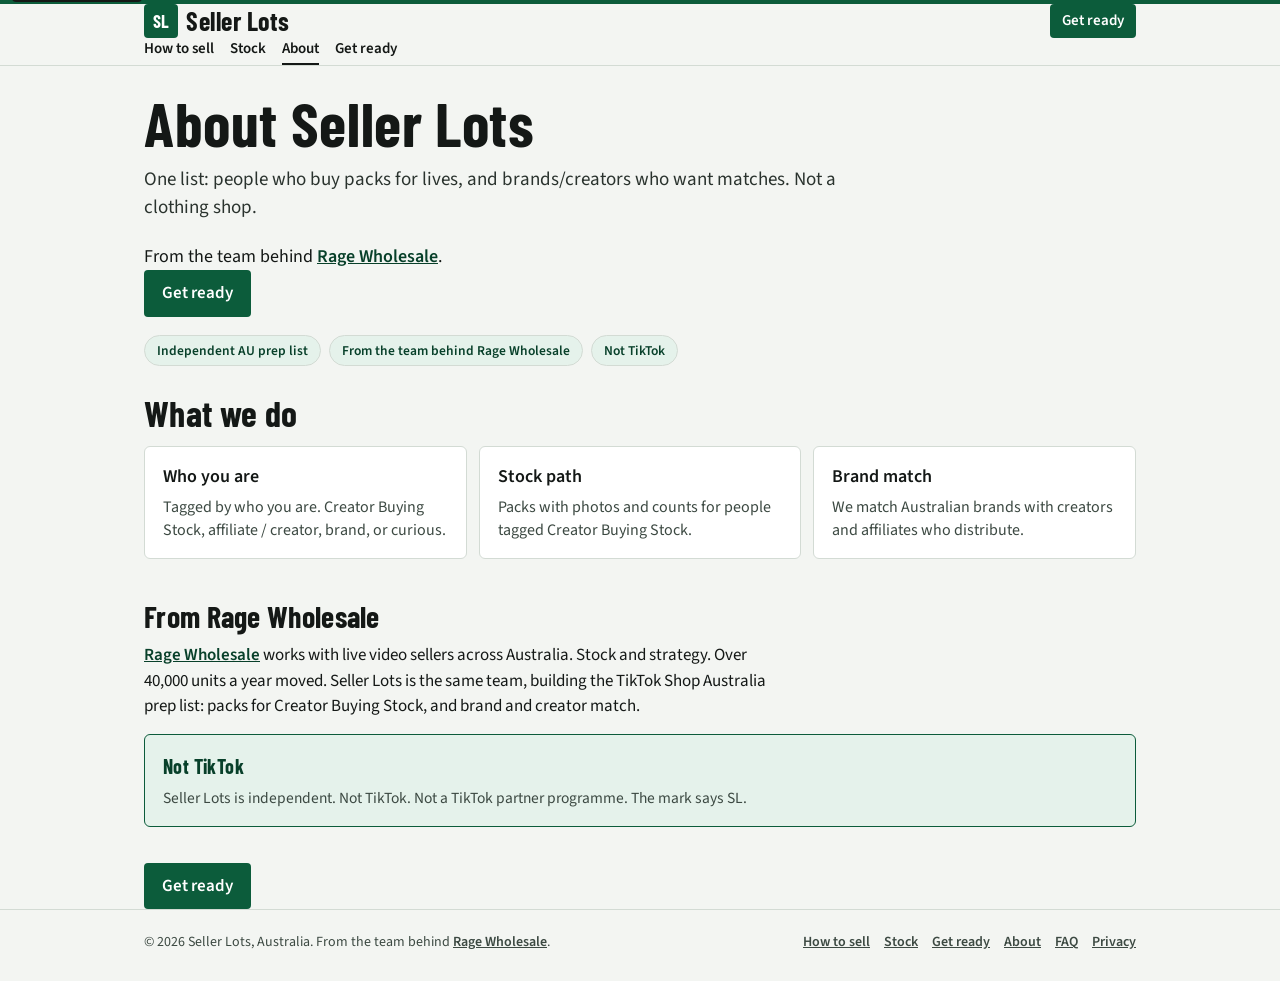
==== commit c3cb99d4: "Adapt steal 1–7: FAQ, brand answer, status, and proof (#9) Status box, overseas proof, schema FAQ, l" ====
--- a/about/index.html
+++ b/about/index.html
@@ -20,7 +20,7 @@
 <link rel="alternate" hreflang="en-AU" href="https://sellerlots.com.au/about/">
 <meta name="robots" content="index,follow">
 <link rel="icon" href="/favicon.svg" type="image/svg+xml">
-<link rel="stylesheet" href="/css/site.css?v=clarity1nov">
+<link rel="stylesheet" href="/css/site.css?v=adapt1nov">
 <!-- Google tag (gtag.js) -->
 <script async src="https://www.googletagmanager.com/gtag/js?id=AW-18407151246"></script>
 <script>
@@ -52,6 +52,11 @@
     <p class="lede">One list: people who buy packs for lives, and brands/creators who want matches. Not a clothing shop.</p>
     <p class="backed">From the team behind <a href="https://ragewholesale.com.au/">Rage Wholesale</a>.</p>
     <div class="cta"><a class="btn" data-first-cta href="/waitlist/">Get ready</a></div>
+    <ul class="trustchips" aria-label="About Seller Lots">
+      <li>Independent AU prep list</li>
+      <li>From the team behind Rage Wholesale</li>
+      <li>Not TikTok</li>
+    </ul>
   </section>
 
   <h2 class="sec">What we do</h2>
@@ -83,6 +88,7 @@
       <a href="/tiktok-shop-australia-stock/">Stock</a>
       <a href="/waitlist/">Get ready</a>
       <a href="/about/">About</a>
+      <a href="/tiktok-shop-australia-faq/">FAQ</a>
       <a href="/privacy/">Privacy</a>
     </nav>
   </div>
--- a/css/site.css
+++ b/css/site.css
@@ -573,3 +573,39 @@
   .waitlist-hero .bridge-col > .eyebrow,
   .waitlist-hero .bridge-col > h1{display:none}
 }
+
+/* Adapt 1 Nov: bottom line, overseas proof, trust chips, FAQ headings */
+.bottom-line{
+  background:#fff;border:1.5px solid var(--ink);border-left:4px solid var(--green);
+  border-radius:6px;box-shadow:4px 4px 0 var(--green);
+  padding:12px 14px;margin:12px 0 14px;max-width:40rem;
+}
+.bottom-line-kicker{
+  font-family:"Barlow Condensed","Arial Narrow",sans-serif;font-weight:700;
+  letter-spacing:.06em;text-transform:uppercase;color:var(--green);font-size:14px;margin-bottom:4px;
+}
+.bottom-line p:last-child{margin:0;font-size:16.5px;line-height:1.45;color:var(--ink)}
+.updated{font-size:13.5px;color:var(--muted);margin:0 0 4px}
+section.trustbar{padding-bottom:8px}
+.trustchips{display:flex;flex-wrap:wrap;gap:8px;list-style:none;margin:0;padding:0}
+.trustchips li{
+  font-size:13.5px;font-weight:600;color:var(--green-d);background:var(--stamp);
+  border:1px solid var(--line);border-radius:999px;padding:6px 12px;line-height:1.3;
+}
+.about-page .trustchips{margin:18px 0 0}
+.proof-note{margin-top:12px;color:var(--muted);font-size:14.5px;max-width:42rem}
+.cta-band.mid .btn{display:inline-block;width:auto}
+.howto-page .cta-band.mid{margin:4px 0 8px}
+.faq-list{margin:0}
+.faq-list .faq-item{border-top:1px solid var(--line);padding:14px 0 2px}
+.faq-list .faq-item:last-child{border-bottom:1px solid var(--line);padding-bottom:12px}
+.faq-list h3{font-size:18px;font-weight:700;line-height:1.3;margin:0;letter-spacing:0;font-family:"Source Sans 3",system-ui,sans-serif}
+.faq-list p{margin:8px 0 12px;color:var(--muted);font-size:15.5px;max-width:40rem}
+.faq-list a{color:var(--green-d);font-weight:600}
+.faq-more{margin:14px 0 0;font-size:15.5px}
+.faq-more a{color:var(--green-d);font-weight:600}
+.faq-page h1{max-width:16em}
+.faq-page .lede{margin-bottom:12px}
+@media (min-width:720px){
+  section.trustbar{padding-bottom:12px}
+}
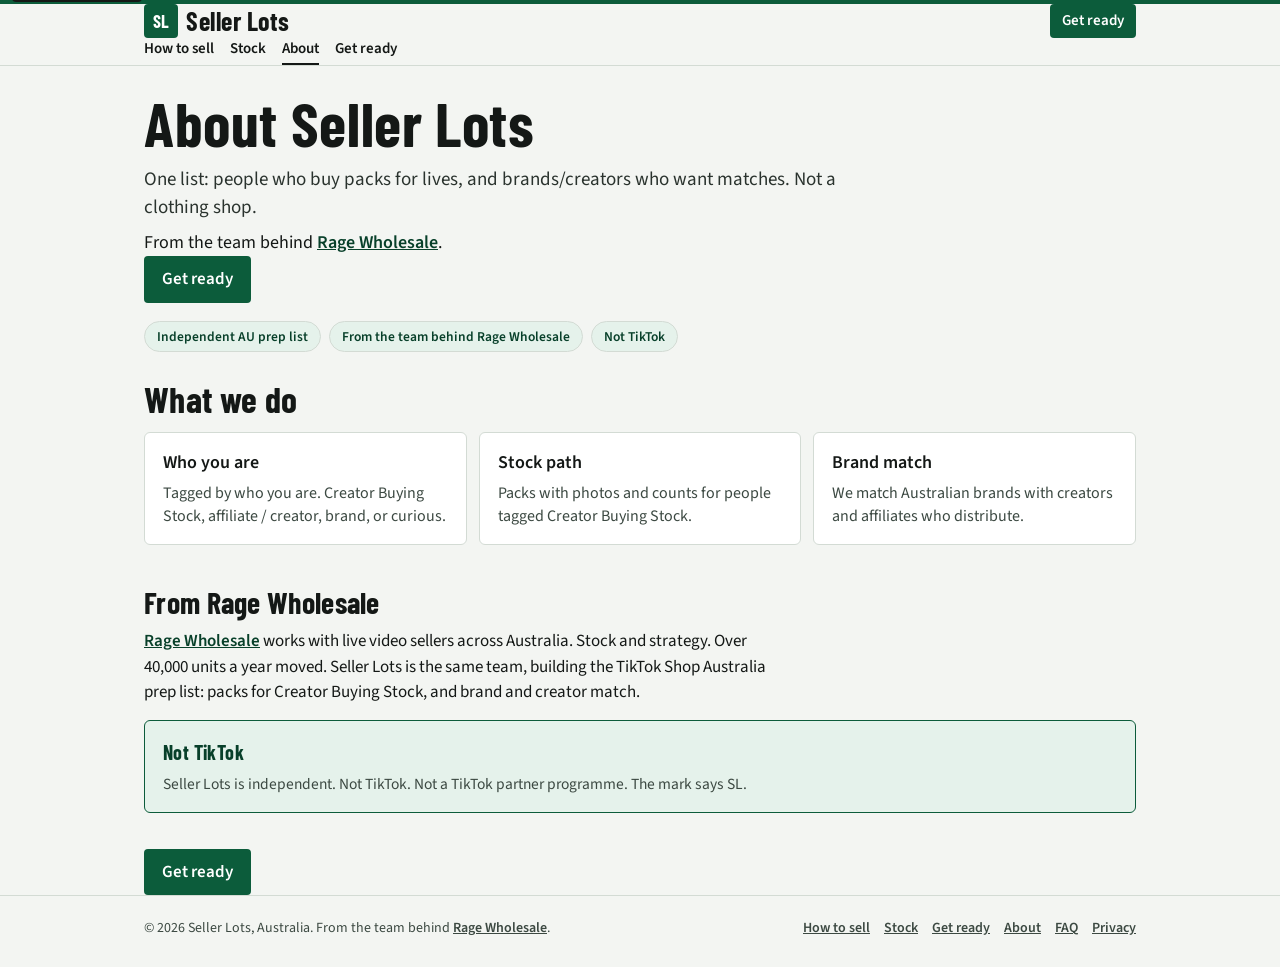
==== commit 46aebf6b: "Add GA4 measurement ID alongside the Google Ads tag. Keep the existing gtag.js loader on AW-18407151" ====
--- a/about/index.html
+++ b/about/index.html
@@ -29,6 +29,7 @@
   gtag('js', new Date());
 
   gtag('config', 'AW-18407151246');
+  gtag('config', 'G-MMSQ6VPR74');
 </script>
 </head>
 <body>
--- a/css/site.css
+++ b/css/site.css
@@ -609,3 +609,10 @@
 @media (min-width:720px){
   section.trustbar{padding-bottom:12px}
 }
+
+/* Plain status line under the H1. Buttons stay .btn / .btn-sm. */
+.hero .lede{margin-bottom:8px}
+.cta1 .trustchips{margin-top:14px}
+.rolelinks{margin:12px 0 0;font-size:15px;color:var(--muted);max-width:40rem;line-height:1.45}
+.rolelinks a{color:var(--muted);font-weight:600;text-decoration:underline;text-underline-offset:2px}
+.rolelinks a:hover{color:var(--green-d)}
